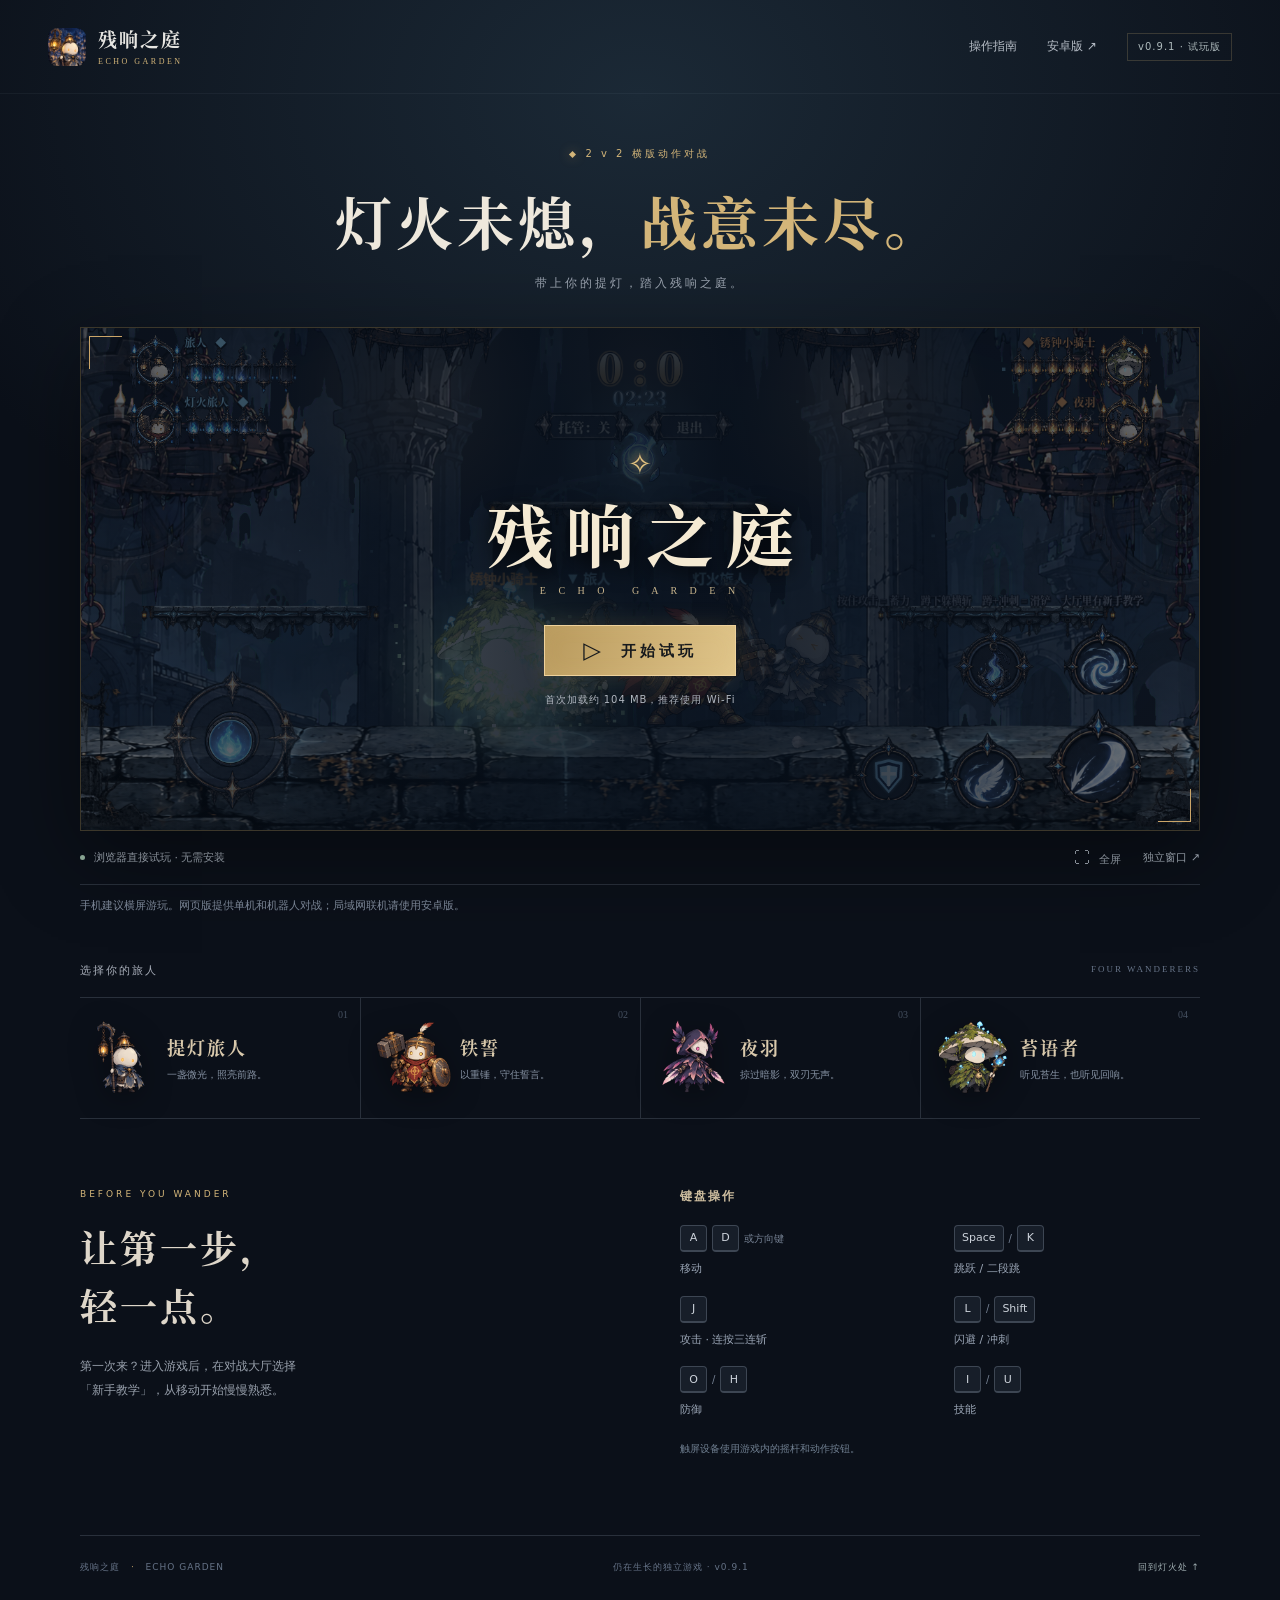
==== index.html @ d1db29ac "feat: Publish playable web entry and artwork" ====
<!doctype html>
<html lang="zh-CN">
<head>
  <meta charset="utf-8">
  <meta name="viewport" content="width=device-width, initial-scale=1, viewport-fit=cover">
  <meta name="theme-color" content="#0b1019">
  <meta name="description" content="《残响之庭》2v2 横版动作对战。选择提灯旅人、铁誓、夜羽或苔语者，在浏览器里踏入残响之庭。">
  <meta property="og:title" content="残响之庭 · ECHO GARDEN">
  <meta property="og:description" content="灯火未熄，战意未尽。打开浏览器，即刻试玩。">
  <meta property="og:image" content="https://aqiao021.github.io/canxiang/assets/battle.png">
  <title>残响之庭 · ECHO GARDEN</title>
  <link rel="icon" href="assets/icon.png" type="image/png">
  <link rel="stylesheet" href="style.css">
  <script src="app.js" defer></script>
</head>
<body>
  <a class="skip" href="#play">跳到游戏</a>
  <header class="site-header">
    <a class="brand" href="./" aria-label="残响之庭首页"><img src="assets/icon.png" alt="" width="38" height="38"><span>残响之庭<small>ECHO GARDEN</small></span></a>
    <nav aria-label="主导航"><a href="#guide">操作指南</a><a href="https://github.com/Aqiao021/canxiang/releases/download/v0.9.1/canxiang_v0.9.1_debug.apk" download>安卓版 <span aria-hidden="true">↗</span></a><span class="version">v0.9.1 · 试玩版</span></nav>
  </header>
  <main>
    <section class="intro" aria-labelledby="title">
      <p class="eyebrow"><span></span> 2 v 2 横版动作对战</p>
      <h1 id="title">灯火未熄，<em>战意未尽。</em></h1>
      <p class="intro-copy">带上你的提灯，踏入残响之庭。</p>
    </section>
    <section class="play-area" id="play" aria-label="游戏试玩">
      <div class="player" id="player">
        <img class="poster" src="assets/battle.png" alt="残响之庭真实对战画面：四位旅人在古老大厅中交锋" width="1600" height="720" fetchpriority="high">
        <div class="start-screen" id="start-screen">
          <span class="sigil" aria-hidden="true">✧</span>
          <p class="player-wordmark">残响之庭</p>
          <p class="player-subtitle">E C H O &nbsp; G A R D E N</p>
          <button class="start-button" id="start" type="button"><span aria-hidden="true">▷</span> 开始试玩</button>
          <p class="load-note" id="load-note">首次加载约 104 MB，推荐使用 Wi-Fi</p>
        </div>
        <div class="loading-screen" id="loading-screen" hidden>
          <span class="loading-lantern" aria-hidden="true">✧</span>
          <p id="loading-label" role="status" aria-live="polite">正在点亮提灯…</p>
          <progress id="load-progress" max="100" aria-label="游戏加载进度"></progress>
          <p class="loading-detail" id="loading-detail">正在加载游戏资源，请稍候</p>
          <button id="retry" class="secondary-button" hidden type="button">重新加载</button>
        </div>
        <div id="game-mount"></div>
      </div>
      <div class="player-toolbar"><p><span class="status-dot"></span><span id="play-status">浏览器直接试玩 · 无需安装</span></p><div><button id="fullscreen" type="button" aria-label="游戏全屏">⛶ <span>全屏</span></button><a href="game/index.html" target="_blank" rel="noopener">独立窗口 ↗</a></div></div>
      <p class="mobile-note">手机建议横屏游玩。网页版提供单机和机器人对战；局域网联机请使用安卓版。</p>
    </section>
    <section class="characters" aria-label="四位可选角色">
      <div class="section-label"><span>选择你的旅人</span><span>FOUR WANDERERS</span></div>
      <div class="character-list">
        <article><img src="assets/lantern.png" alt="提灯旅人" width="112" height="112" loading="lazy"><div><h2>提灯旅人</h2><p>一盏微光，照亮前路。</p></div><span class="character-number">01</span></article>
        <article><img src="assets/iron.png" alt="铁誓" width="112" height="112" loading="lazy"><div><h2>铁誓</h2><p>以重锤，守住誓言。</p></div><span class="character-number">02</span></article>
        <article><img src="assets/shadow.png" alt="夜羽" width="112" height="112" loading="lazy"><div><h2>夜羽</h2><p>掠过暗影，双刃无声。</p></div><span class="character-number">03</span></article>
        <article><img src="assets/moss.png" alt="苔语者" width="112" height="112" loading="lazy"><div><h2>苔语者</h2><p>听见苔生，也听见回响。</p></div><span class="character-number">04</span></article>
      </div>
    </section>
    <section class="guide" id="guide" aria-labelledby="guide-title">
      <div><p class="eyebrow">BEFORE YOU WANDER</p><h2 id="guide-title">让第一步，<br>轻一点。</h2><p>第一次来？进入游戏后，在对战大厅选择<br>「新手教学」，从移动开始慢慢熟悉。</p></div>
      <div class="controls"><h3>键盘操作</h3><dl><div><dt><kbd>A</kbd><kbd>D</kbd> <span>或方向键</span></dt><dd>移动</dd></div><div><dt><kbd>Space</kbd><span> / </span><kbd>K</kbd></dt><dd>跳跃 / 二段跳</dd></div><div><dt><kbd>J</kbd></dt><dd>攻击 · 连按三连斩</dd></div><div><dt><kbd>L</kbd><span> / </span><kbd>Shift</kbd></dt><dd>闪避 / 冲刺</dd></div><div><dt><kbd>O</kbd><span> / </span><kbd>H</kbd></dt><dd>防御</dd></div><div><dt><kbd>I</kbd><span> / </span><kbd>U</kbd></dt><dd>技能</dd></div></dl><p>触屏设备使用游戏内的摇杆和动作按钮。</p></div>
    </section>
    <footer><span>残响之庭 <span class="footer-dot">·</span> ECHO GARDEN</span><p>仍在生长的独立游戏 · v0.9.1</p><a href="#play">回到灯火处 ↑</a></footer>
  </main>
</body>
</html>
---- style.css ----
@font-face{font-family:Garden;src:url('assets/garden.otf') format('opentype');font-weight:700;font-display:swap}
:root{color-scheme:dark;--bg:#0b1019;--text:#e7e6e2;--muted:#98a0ac;--gold:#d3b579;--line:#29303b;--serif:Garden,'Songti SC','SimSun',serif}
*{box-sizing:border-box}html{scroll-behavior:smooth;scroll-padding-top:24px}body{margin:0;background:radial-gradient(ellipse 60% 35% at 50% 6%,#1b2936 0,transparent 100%),var(--bg);color:var(--text);font-family:system-ui,-apple-system,'Segoe UI','Microsoft YaHei',sans-serif;font-size:14px;line-height:1.6}a{color:inherit;text-decoration:none}button{font:inherit;color:inherit;cursor:pointer}button:disabled{cursor:wait}a,button{-webkit-tap-highlight-color:transparent}a:focus-visible,button:focus-visible{outline:2px solid #f2ce89;outline-offset:5px}.skip{position:absolute;top:-60px;left:16px;background:var(--gold);color:var(--bg);padding:12px;z-index:20}.skip:focus{top:10px}[hidden]{display:none!important}.site-header{max-width:1280px;margin:auto;min-height:94px;padding:20px 48px;display:flex;align-items:center;justify-content:space-between;border-bottom:1px solid #9eb1c010}.brand{display:flex;align-items:center;gap:12px}.brand img{border-radius:9px}.brand span{font-family:var(--serif);font-size:19px;letter-spacing:2px}.brand small{display:block;font-family:Georgia,serif;font-size:8px;letter-spacing:2.5px;color:var(--gold);margin-top:1px}nav{display:flex;align-items:center;gap:30px;font-size:12px;color:#b6bdc6}nav a:hover{color:var(--gold)}.version{font-size:10px;letter-spacing:1px;color:#afbbbd;border:1px solid #d3b57935;padding:5px 10px}.intro{text-align:center;padding:52px 20px 34px}.eyebrow{display:flex;justify-content:center;align-items:center;gap:10px;font-size:10px;letter-spacing:3px;color:var(--gold);margin:0 0 17px}.eyebrow>span{width:5px;height:5px;background:var(--gold);transform:rotate(45deg);box-shadow:0 0 12px #ecbb6270}h1{font-family:var(--serif);font-weight:700;font-size:clamp(34px,4.5vw,57px);letter-spacing:4px;line-height:1.45;margin:0;color:#eee8dc}h1 em{font-style:normal;color:var(--gold)}.intro-copy{font-size:12px;color:var(--muted);letter-spacing:3px;margin:12px 0 0}main{max-width:1184px;margin:auto;padding:0 32px}.play-area{scroll-margin-top:20px}.player{width:100%;aspect-ratio:20/9;position:relative;overflow:hidden;background:#070b12;border:1px solid #b79b624d;box-shadow:0 25px 80px #0006}.player:before,.player:after{content:'';position:absolute;z-index:6;width:32px;height:32px;pointer-events:none;border-color:#cba568;border-style:solid}.player:before{top:8px;left:8px;border-width:1px 0 0 1px}.player:after{bottom:8px;right:8px;border-width:0 1px 1px 0}.poster{width:100%;height:100%;object-fit:cover;opacity:.72;display:block;filter:saturate(.7)}.start-screen,.loading-screen{position:absolute;inset:0;display:flex;flex-direction:column;align-items:center;justify-content:center;text-align:center;background:linear-gradient(90deg,#07101c66,#07101cc9 40%,#07101cc9 60%,#07101c66);z-index:3}.sigil{color:#e4c481;font-size:29px;line-height:1;text-shadow:0 0 16px #c8a965}.player-wordmark{font-family:var(--serif);font-size:clamp(30px,5.3vw,69px);line-height:1.2;letter-spacing:12px;margin:13px 0 10px 12px;color:#f5ead3;text-shadow:0 3px 20px #000}.player-subtitle{font-family:Georgia,serif;color:#c9b58d;font-size:10px;margin:0 0 26px;letter-spacing:5px}.start-button{display:flex;align-items:center;gap:16px;justify-content:center;border:1px solid #eed19b;box-shadow:0 0 25px #d9b06525,inset 0 0 20px #f4dd9e16;background:linear-gradient(110deg,#b8995c,#e0c58a);color:#171a1d;min-height:51px;min-width:192px;font-size:15px;font-weight:700;letter-spacing:4px;transition:filter .2s,transform .2s}.start-button:hover{filter:brightness(1.13);transform:translateY(-2px)}.start-button>span{font-size:23px;font-weight:400;line-height:1}.load-note{font-size:10px;color:#b0b6bf;letter-spacing:1px;margin:16px 8px 0}.player-toolbar{display:flex;align-items:center;justify-content:space-between;gap:16px;min-height:54px;border-bottom:1px solid var(--line);font-size:11px;color:#a6afba}.player-toolbar p{display:flex;align-items:center;gap:9px;margin:0}.status-dot{width:5px;height:5px;border-radius:50%;background:#97b6a2}.player-toolbar>div{display:flex;align-items:center;gap:22px}.player-toolbar button{border:none;background:transparent;color:inherit;padding:10px 0;font-size:16px}.player-toolbar button span{font-size:11px;margin-left:4px}.player-toolbar a:hover,.player-toolbar button:hover{color:var(--gold)}.mobile-note{font-size:11px;color:#7f8a9b;margin:12px 0 0}.characters{margin:48px 0 0}.section-label{display:flex;justify-content:space-between;color:#a9afba;font-size:11px;letter-spacing:2px;margin-bottom:17px}.section-label>span:last-child{font-family:Georgia,serif;font-size:9px;color:#667387}.character-list{display:grid;grid-template-columns:repeat(4,1fr);border-top:1px solid var(--line);border-bottom:1px solid var(--line)}.character-list article{display:flex;position:relative;align-items:center;gap:7px;min-width:0;padding:20px 12px 20px 0}.character-list article+article{border-left:1px solid var(--line);padding-left:12px}.character-list img{width:80px;height:80px;object-fit:contain;flex-shrink:0;filter:drop-shadow(0 6px 15px #0005)}.character-list h2{font-family:var(--serif);font-size:18px;letter-spacing:2px;margin:0 0 5px;color:#d9c9ac}.character-list p{font-size:10px;color:#8793a4;margin:0;white-space:nowrap}.character-number{position:absolute;right:12px;top:9px;color:#465161;font-family:Georgia,serif;font-size:10px}.guide{display:grid;grid-template-columns:1fr 1fr;gap:80px;padding:68px 0 66px;border-bottom:1px solid var(--line)}.guide .eyebrow{justify-content:start;font-size:9px;margin-bottom:18px}.guide h2{font-family:var(--serif);font-size:37px;line-height:1.55;letter-spacing:3px;margin:0 0 20px;color:#ded6c9}.guide>div>p:last-child{font-size:12px;line-height:2;color:#98a0ac}.controls h3{font-size:12px;letter-spacing:2px;color:#cdbd9f;margin:0 0 18px}.controls dl{margin:0;display:grid;grid-template-columns:1fr 1fr;gap:17px 28px}.controls dl>div{display:flex;flex-direction:column;gap:7px}.controls dt{display:flex;gap:5px;align-items:center;color:#778395;min-height:29px}.controls dt span{font-size:10px}kbd{font-family:inherit;font-size:11px;display:inline-flex;align-items:center;justify-content:center;min-width:27px;height:27px;padding:0 7px;border:1px solid #3d4653;border-bottom-width:2px;border-radius:4px;background:#171e29;color:#cdd3db}.controls dd{margin:0;color:#9ca7b7;font-size:11px}.controls>p{margin-top:20px;font-size:10px!important;color:#718092!important}footer{display:flex;gap:24px;align-items:center;justify-content:space-between;padding:24px 0 30px;font-size:9px;color:#667387;letter-spacing:1px}footer p{margin:0}.footer-dot{margin:0 7px;color:#b69964}footer a{color:#9caaad}#game-mount{position:absolute;inset:0;z-index:2}#game-mount:empty{display:none}#game-mount iframe{width:100%;height:100%;border:0;background:#070b12;display:block}.loading-screen{z-index:4;background:#0b111bec}.loading-lantern{color:var(--gold);font-size:40px;animation:breathe 2s ease-in-out infinite}.loading-screen p{letter-spacing:1px;color:#cbbb9d}.loading-detail{font-size:11px;color:#8492a4!important;max-width:90%;overflow-wrap:anywhere}.loading-screen progress{width:220px;max-width:70%;height:3px;border:0;background:#29313f;accent-color:#d3b579}.loading-screen progress::-webkit-progress-bar{background:#29313f}.loading-screen progress::-webkit-progress-value{background:var(--gold)}.secondary-button{background:transparent;border:1px solid #b59e72;padding:8px 20px;color:var(--gold)}.player:fullscreen{border:0;aspect-ratio:auto;width:100%;height:100%;background:#070b12}.player:fullscreen iframe{width:100%;height:100%}@keyframes breathe{50%{opacity:.35;transform:scale(.9)}}@media(prefers-reduced-motion:reduce){html{scroll-behavior:auto}*{animation:none!important;transition:none!important}}
@media(max-width:850px){.site-header{padding:16px 25px;min-height:80px}nav{gap:20px}.intro{padding-top:35px}.character-list{grid-template-columns:repeat(2,1fr)}.character-list article:nth-child(3){border-left:0;border-top:1px solid var(--line)}.character-list article:nth-child(4){border-top:1px solid var(--line)}.character-list img{width:85px;height:85px}.guide{gap:35px}.player-subtitle{margin-bottom:18px}}
@media(max-width:560px){.site-header{padding:14px 18px;min-height:76px}.brand img{width:33px;height:33px}.brand{gap:9px}.brand span{font-size:17px}.brand small{font-size:7px}nav{gap:16px}nav>a:first-child{display:none}.version{display:none}nav a{font-size:11px}main{padding:0 16px}.intro{padding:28px 0 24px}.eyebrow{font-size:9px;letter-spacing:2px;margin-bottom:12px}h1{font-size:29px;letter-spacing:2px}.intro-copy{font-size:10px;letter-spacing:1.8px;margin-top:10px}.player{aspect-ratio:16/10}.sigil{font-size:21px}.player-wordmark{font-size:36px;letter-spacing:7px;margin:8px 0 8px 7px}.player-subtitle{font-size:7px;letter-spacing:2px;margin-bottom:16px}.start-button{min-height:42px;min-width:160px;font-size:12px;letter-spacing:3px}.start-button>span{font-size:20px}.load-note{font-size:8px;margin-top:12px}.player-toolbar{font-size:9px;min-height:50px;gap:8px}.player-toolbar>div{gap:14px}.player-toolbar button span{font-size:9px}.mobile-note{font-size:10px;line-height:1.8}.characters{margin-top:30px}.section-label{font-size:10px;margin-bottom:10px}.section-label>span:last-child{font-size:8px}.character-list article{padding:17px 3px 17px 0;gap:0}.character-list article+article{padding-left:7px}.character-list article:nth-child(3){padding-left:0}.character-list img{width:66px;height:76px}.character-list h2{font-size:16px;letter-spacing:1px}.character-list p{font-size:8px}.character-number{right:6px;top:7px;font-size:8px}.guide{grid-template-columns:1fr;padding:42px 0;gap:25px}.guide h2{font-size:29px;line-height:1.6}.guide h2 br{display:none}.guide>div>p:last-child{font-size:11px}.guide>div>p:last-child br{display:none}.controls dl{gap:18px 18px}.controls h3{font-size:11px}footer{flex-wrap:wrap;gap:10px;padding:22px 0;font-size:8px}footer p{order:3;flex-basis:100%}.loading-screen p{font-size:12px}.loading-detail{font-size:10px!important}}
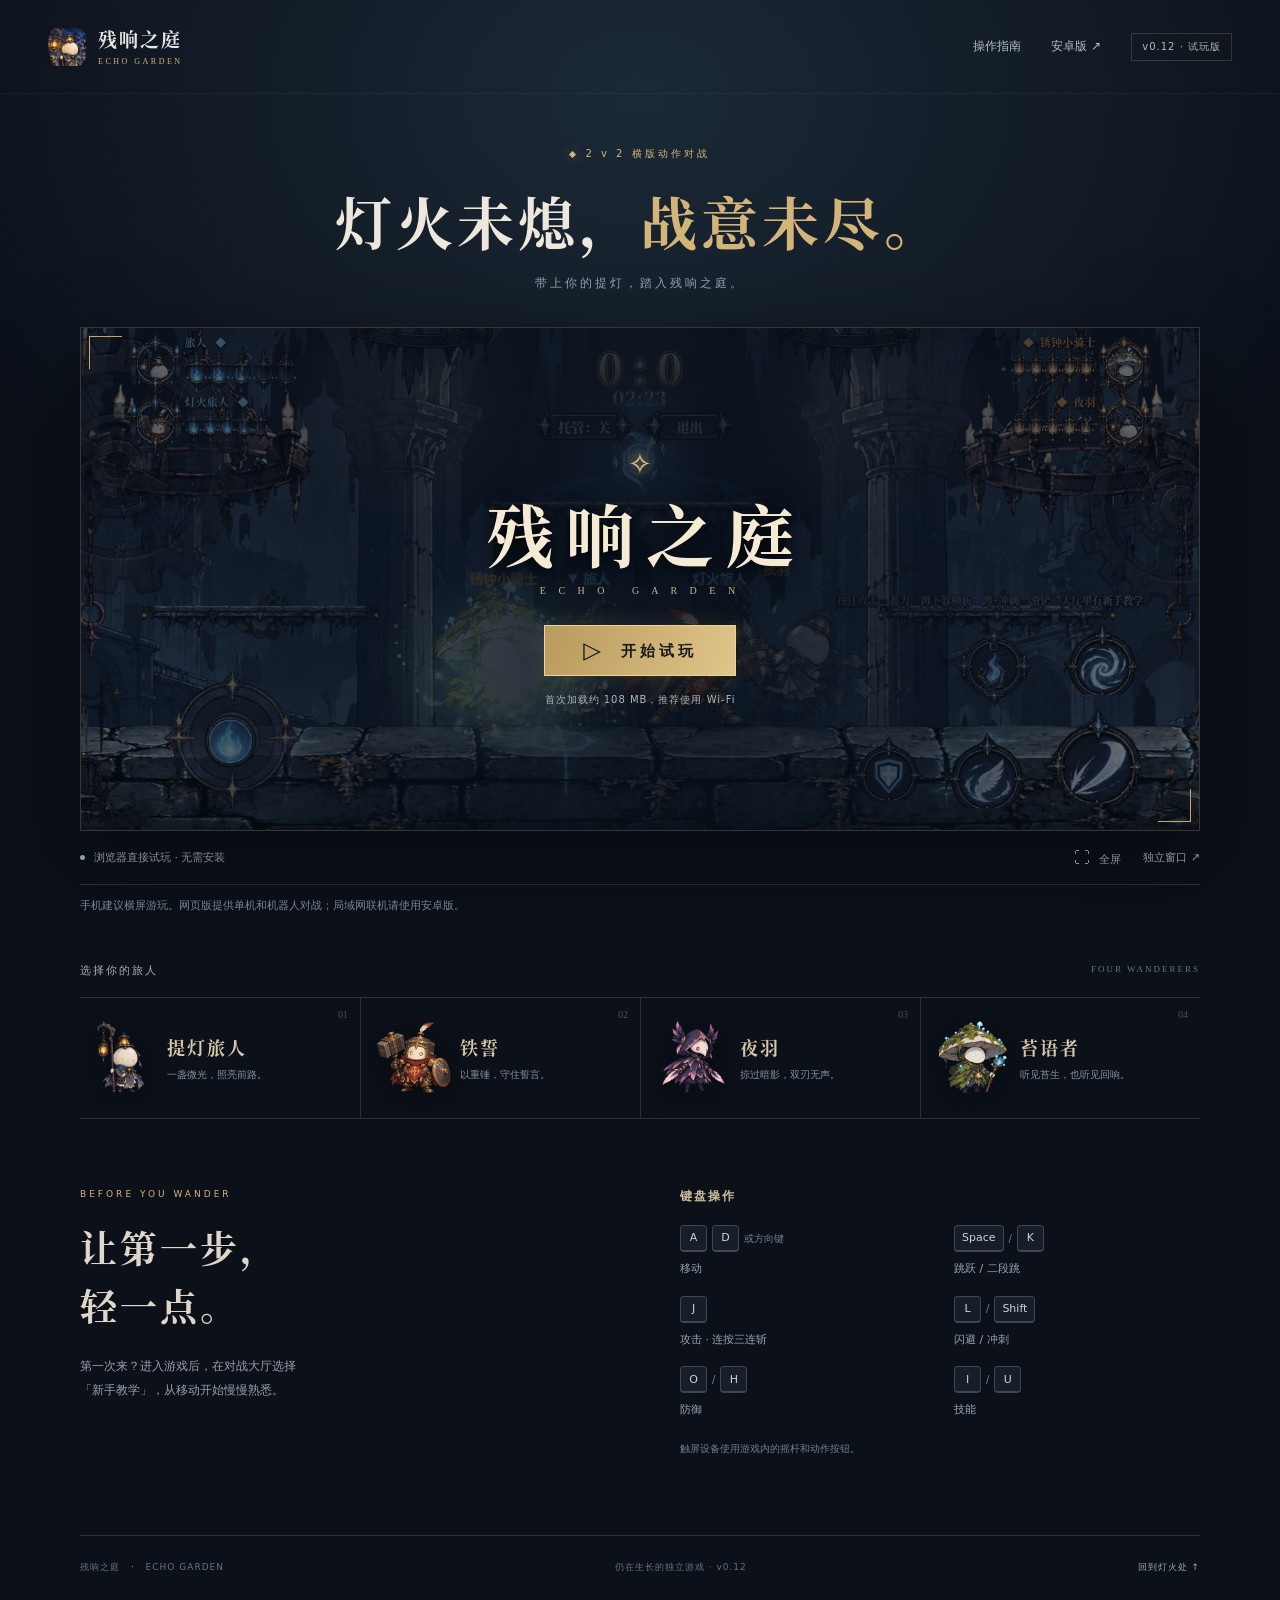
==== commit 250ca404: "feat: publish v0.12 effects and Android package" ====
--- a/index.html
+++ b/index.html
@@ -1,66 +1,66 @@
-<!doctype html>
-<html lang="zh-CN">
-<head>
-  <meta charset="utf-8">
-  <meta name="viewport" content="width=device-width, initial-scale=1, viewport-fit=cover">
-  <meta name="theme-color" content="#0b1019">
-  <meta name="description" content="《残响之庭》2v2 横版动作对战。选择提灯旅人、铁誓、夜羽或苔语者，在浏览器里踏入残响之庭。">
-  <meta property="og:title" content="残响之庭 · ECHO GARDEN">
-  <meta property="og:description" content="灯火未熄，战意未尽。打开浏览器，即刻试玩。">
-  <meta property="og:image" content="https://aqiao021.github.io/canxiang/assets/battle.png">
-  <title>残响之庭 · ECHO GARDEN</title>
-  <link rel="icon" href="assets/icon.png" type="image/png">
-  <link rel="stylesheet" href="style.css">
-  <script src="app.js" defer></script>
-</head>
-<body>
-  <a class="skip" href="#play">跳到游戏</a>
-  <header class="site-header">
-    <a class="brand" href="./" aria-label="残响之庭首页"><img src="assets/icon.png" alt="" width="38" height="38"><span>残响之庭<small>ECHO GARDEN</small></span></a>
-    <nav aria-label="主导航"><a href="#guide">操作指南</a><a href="https://github.com/Aqiao021/canxiang/releases/download/v0.9.1/canxiang_v0.9.1_debug.apk" download>安卓版 <span aria-hidden="true">↗</span></a><span class="version">v0.9.1 · 试玩版</span></nav>
-  </header>
-  <main>
-    <section class="intro" aria-labelledby="title">
-      <p class="eyebrow"><span></span> 2 v 2 横版动作对战</p>
-      <h1 id="title">灯火未熄，<em>战意未尽。</em></h1>
-      <p class="intro-copy">带上你的提灯，踏入残响之庭。</p>
-    </section>
-    <section class="play-area" id="play" aria-label="游戏试玩">
-      <div class="player" id="player">
-        <img class="poster" src="assets/battle.png" alt="残响之庭真实对战画面：四位旅人在古老大厅中交锋" width="1600" height="720" fetchpriority="high">
-        <div class="start-screen" id="start-screen">
-          <span class="sigil" aria-hidden="true">✧</span>
-          <p class="player-wordmark">残响之庭</p>
-          <p class="player-subtitle">E C H O &nbsp; G A R D E N</p>
-          <button class="start-button" id="start" type="button"><span aria-hidden="true">▷</span> 开始试玩</button>
-          <p class="load-note" id="load-note">首次加载约 104 MB，推荐使用 Wi-Fi</p>
-        </div>
-        <div class="loading-screen" id="loading-screen" hidden>
-          <span class="loading-lantern" aria-hidden="true">✧</span>
-          <p id="loading-label" role="status" aria-live="polite">正在点亮提灯…</p>
-          <progress id="load-progress" max="100" aria-label="游戏加载进度"></progress>
-          <p class="loading-detail" id="loading-detail">正在加载游戏资源，请稍候</p>
-          <button id="retry" class="secondary-button" hidden type="button">重新加载</button>
-        </div>
-        <div id="game-mount"></div>
-      </div>
-      <div class="player-toolbar"><p><span class="status-dot"></span><span id="play-status">浏览器直接试玩 · 无需安装</span></p><div><button id="fullscreen" type="button" aria-label="游戏全屏">⛶ <span>全屏</span></button><a href="game/index.html" target="_blank" rel="noopener">独立窗口 ↗</a></div></div>
-      <p class="mobile-note">手机建议横屏游玩。网页版提供单机和机器人对战；局域网联机请使用安卓版。</p>
-    </section>
-    <section class="characters" aria-label="四位可选角色">
-      <div class="section-label"><span>选择你的旅人</span><span>FOUR WANDERERS</span></div>
-      <div class="character-list">
-        <article><img src="assets/lantern.png" alt="提灯旅人" width="112" height="112" loading="lazy"><div><h2>提灯旅人</h2><p>一盏微光，照亮前路。</p></div><span class="character-number">01</span></article>
-        <article><img src="assets/iron.png" alt="铁誓" width="112" height="112" loading="lazy"><div><h2>铁誓</h2><p>以重锤，守住誓言。</p></div><span class="character-number">02</span></article>
-        <article><img src="assets/shadow.png" alt="夜羽" width="112" height="112" loading="lazy"><div><h2>夜羽</h2><p>掠过暗影，双刃无声。</p></div><span class="character-number">03</span></article>
-        <article><img src="assets/moss.png" alt="苔语者" width="112" height="112" loading="lazy"><div><h2>苔语者</h2><p>听见苔生，也听见回响。</p></div><span class="character-number">04</span></article>
-      </div>
-    </section>
-    <section class="guide" id="guide" aria-labelledby="guide-title">
-      <div><p class="eyebrow">BEFORE YOU WANDER</p><h2 id="guide-title">让第一步，<br>轻一点。</h2><p>第一次来？进入游戏后，在对战大厅选择<br>「新手教学」，从移动开始慢慢熟悉。</p></div>
-      <div class="controls"><h3>键盘操作</h3><dl><div><dt><kbd>A</kbd><kbd>D</kbd> <span>或方向键</span></dt><dd>移动</dd></div><div><dt><kbd>Space</kbd><span> / </span><kbd>K</kbd></dt><dd>跳跃 / 二段跳</dd></div><div><dt><kbd>J</kbd></dt><dd>攻击 · 连按三连斩</dd></div><div><dt><kbd>L</kbd><span> / </span><kbd>Shift</kbd></dt><dd>闪避 / 冲刺</dd></div><div><dt><kbd>O</kbd><span> / </span><kbd>H</kbd></dt><dd>防御</dd></div><div><dt><kbd>I</kbd><span> / </span><kbd>U</kbd></dt><dd>技能</dd></div></dl><p>触屏设备使用游戏内的摇杆和动作按钮。</p></div>
-    </section>
-    <footer><span>残响之庭 <span class="footer-dot">·</span> ECHO GARDEN</span><p>仍在生长的独立游戏 · v0.9.1</p><a href="#play">回到灯火处 ↑</a></footer>
-  </main>
-</body>
-</html>
+<!doctype html>
+<html lang="zh-CN">
+<head>
+  <meta charset="utf-8">
+  <meta name="viewport" content="width=device-width, initial-scale=1, viewport-fit=cover">
+  <meta name="theme-color" content="#0b1019">
+  <meta name="description" content="《残响之庭》2v2 横版动作对战。选择提灯旅人、铁誓、夜羽或苔语者，在浏览器里踏入残响之庭。">
+  <meta property="og:title" content="残响之庭 · ECHO GARDEN">
+  <meta property="og:description" content="灯火未熄，战意未尽。打开浏览器，即刻试玩。">
+  <meta property="og:image" content="https://aqiao021.github.io/canxiang/assets/battle.png">
+  <title>残响之庭 · ECHO GARDEN</title>
+  <link rel="icon" href="assets/icon.png" type="image/png">
+  <link rel="stylesheet" href="style.css">
+  <script src="app.js" defer></script>
+</head>
+<body>
+  <a class="skip" href="#play">跳到游戏</a>
+  <header class="site-header">
+    <a class="brand" href="./" aria-label="残响之庭首页"><img src="assets/icon.png" alt="" width="38" height="38"><span>残响之庭<small>ECHO GARDEN</small></span></a>
+    <nav aria-label="主导航"><a href="#guide">操作指南</a><a href="https://github.com/Aqiao021/canxiang/releases/download/v0.12/canxiang_v0.12_debug.apk" download>安卓版 <span aria-hidden="true">↗</span></a><span class="version">v0.12 · 试玩版</span></nav>
+  </header>
+  <main>
+    <section class="intro" aria-labelledby="title">
+      <p class="eyebrow"><span></span> 2 v 2 横版动作对战</p>
+      <h1 id="title">灯火未熄，<em>战意未尽。</em></h1>
+      <p class="intro-copy">带上你的提灯，踏入残响之庭。</p>
+    </section>
+    <section class="play-area" id="play" aria-label="游戏试玩">
+      <div class="player" id="player">
+        <img class="poster" src="assets/battle.png" alt="残响之庭真实对战画面：四位旅人在古老大厅中交锋" width="1600" height="720" fetchpriority="high">
+        <div class="start-screen" id="start-screen">
+          <span class="sigil" aria-hidden="true">✧</span>
+          <p class="player-wordmark">残响之庭</p>
+          <p class="player-subtitle">E C H O &nbsp; G A R D E N</p>
+          <button class="start-button" id="start" type="button"><span aria-hidden="true">▷</span> 开始试玩</button>
+          <p class="load-note" id="load-note">首次加载约 108 MB，推荐使用 Wi-Fi</p>
+        </div>
+        <div class="loading-screen" id="loading-screen" hidden>
+          <span class="loading-lantern" aria-hidden="true">✧</span>
+          <p id="loading-label" role="status" aria-live="polite">正在点亮提灯…</p>
+          <progress id="load-progress" max="100" aria-label="游戏加载进度"></progress>
+          <p class="loading-detail" id="loading-detail">正在加载游戏资源，请稍候</p>
+          <button id="retry" class="secondary-button" hidden type="button">重新加载</button>
+        </div>
+        <div id="game-mount"></div>
+      </div>
+      <div class="player-toolbar"><p><span class="status-dot"></span><span id="play-status">浏览器直接试玩 · 无需安装</span></p><div><button id="fullscreen" type="button" aria-label="游戏全屏">⛶ <span>全屏</span></button><a href="game/index.html" target="_blank" rel="noopener">独立窗口 ↗</a></div></div>
+      <p class="mobile-note">手机建议横屏游玩。网页版提供单机和机器人对战；局域网联机请使用安卓版。</p>
+    </section>
+    <section class="characters" aria-label="四位可选角色">
+      <div class="section-label"><span>选择你的旅人</span><span>FOUR WANDERERS</span></div>
+      <div class="character-list">
+        <article><img src="assets/lantern.png" alt="提灯旅人" width="112" height="112" loading="lazy"><div><h2>提灯旅人</h2><p>一盏微光，照亮前路。</p></div><span class="character-number">01</span></article>
+        <article><img src="assets/iron.png" alt="铁誓" width="112" height="112" loading="lazy"><div><h2>铁誓</h2><p>以重锤，守住誓言。</p></div><span class="character-number">02</span></article>
+        <article><img src="assets/shadow.png" alt="夜羽" width="112" height="112" loading="lazy"><div><h2>夜羽</h2><p>掠过暗影，双刃无声。</p></div><span class="character-number">03</span></article>
+        <article><img src="assets/moss.png" alt="苔语者" width="112" height="112" loading="lazy"><div><h2>苔语者</h2><p>听见苔生，也听见回响。</p></div><span class="character-number">04</span></article>
+      </div>
+    </section>
+    <section class="guide" id="guide" aria-labelledby="guide-title">
+      <div><p class="eyebrow">BEFORE YOU WANDER</p><h2 id="guide-title">让第一步，<br>轻一点。</h2><p>第一次来？进入游戏后，在对战大厅选择<br>「新手教学」，从移动开始慢慢熟悉。</p></div>
+      <div class="controls"><h3>键盘操作</h3><dl><div><dt><kbd>A</kbd><kbd>D</kbd> <span>或方向键</span></dt><dd>移动</dd></div><div><dt><kbd>Space</kbd><span> / </span><kbd>K</kbd></dt><dd>跳跃 / 二段跳</dd></div><div><dt><kbd>J</kbd></dt><dd>攻击 · 连按三连斩</dd></div><div><dt><kbd>L</kbd><span> / </span><kbd>Shift</kbd></dt><dd>闪避 / 冲刺</dd></div><div><dt><kbd>O</kbd><span> / </span><kbd>H</kbd></dt><dd>防御</dd></div><div><dt><kbd>I</kbd><span> / </span><kbd>U</kbd></dt><dd>技能</dd></div></dl><p>触屏设备使用游戏内的摇杆和动作按钮。</p></div>
+    </section>
+    <footer><span>残响之庭 <span class="footer-dot">·</span> ECHO GARDEN</span><p>仍在生长的独立游戏 · v0.12</p><a href="#play">回到灯火处 ↑</a></footer>
+  </main>
+</body>
+</html>
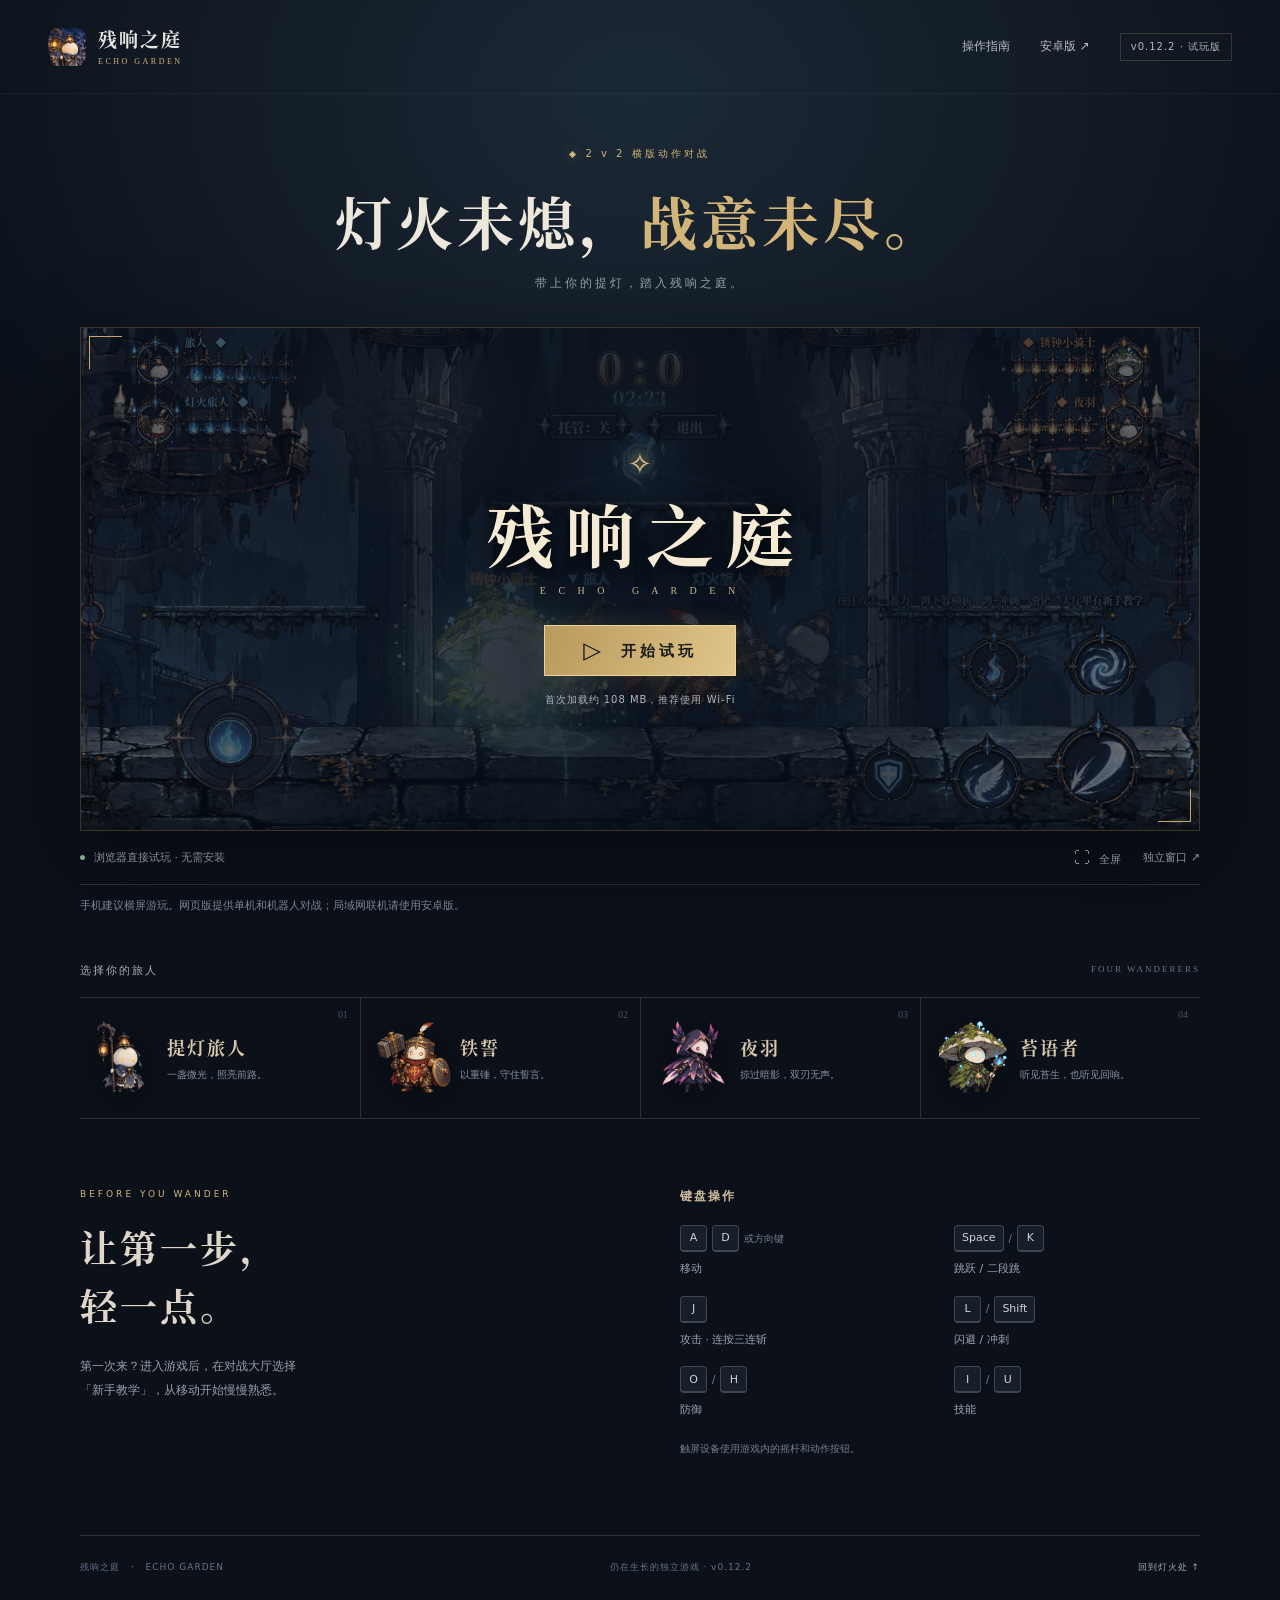
==== commit cdae3deb: "feat: update web demo and Android download to v0.12.2" ====
--- a/index.html
+++ b/index.html
@@ -1,66 +1,66 @@
-<!doctype html>
-<html lang="zh-CN">
-<head>
-  <meta charset="utf-8">
-  <meta name="viewport" content="width=device-width, initial-scale=1, viewport-fit=cover">
-  <meta name="theme-color" content="#0b1019">
-  <meta name="description" content="《残响之庭》2v2 横版动作对战。选择提灯旅人、铁誓、夜羽或苔语者，在浏览器里踏入残响之庭。">
-  <meta property="og:title" content="残响之庭 · ECHO GARDEN">
-  <meta property="og:description" content="灯火未熄，战意未尽。打开浏览器，即刻试玩。">
-  <meta property="og:image" content="https://aqiao021.github.io/canxiang/assets/battle.png">
-  <title>残响之庭 · ECHO GARDEN</title>
-  <link rel="icon" href="assets/icon.png" type="image/png">
-  <link rel="stylesheet" href="style.css">
-  <script src="app.js" defer></script>
-</head>
-<body>
-  <a class="skip" href="#play">跳到游戏</a>
-  <header class="site-header">
-    <a class="brand" href="./" aria-label="残响之庭首页"><img src="assets/icon.png" alt="" width="38" height="38"><span>残响之庭<small>ECHO GARDEN</small></span></a>
-    <nav aria-label="主导航"><a href="#guide">操作指南</a><a href="https://github.com/Aqiao021/canxiang/releases/download/v0.12/canxiang_v0.12_debug.apk" download>安卓版 <span aria-hidden="true">↗</span></a><span class="version">v0.12 · 试玩版</span></nav>
-  </header>
-  <main>
-    <section class="intro" aria-labelledby="title">
-      <p class="eyebrow"><span></span> 2 v 2 横版动作对战</p>
-      <h1 id="title">灯火未熄，<em>战意未尽。</em></h1>
-      <p class="intro-copy">带上你的提灯，踏入残响之庭。</p>
-    </section>
-    <section class="play-area" id="play" aria-label="游戏试玩">
-      <div class="player" id="player">
-        <img class="poster" src="assets/battle.png" alt="残响之庭真实对战画面：四位旅人在古老大厅中交锋" width="1600" height="720" fetchpriority="high">
-        <div class="start-screen" id="start-screen">
-          <span class="sigil" aria-hidden="true">✧</span>
-          <p class="player-wordmark">残响之庭</p>
-          <p class="player-subtitle">E C H O &nbsp; G A R D E N</p>
-          <button class="start-button" id="start" type="button"><span aria-hidden="true">▷</span> 开始试玩</button>
-          <p class="load-note" id="load-note">首次加载约 108 MB，推荐使用 Wi-Fi</p>
-        </div>
-        <div class="loading-screen" id="loading-screen" hidden>
-          <span class="loading-lantern" aria-hidden="true">✧</span>
-          <p id="loading-label" role="status" aria-live="polite">正在点亮提灯…</p>
-          <progress id="load-progress" max="100" aria-label="游戏加载进度"></progress>
-          <p class="loading-detail" id="loading-detail">正在加载游戏资源，请稍候</p>
-          <button id="retry" class="secondary-button" hidden type="button">重新加载</button>
-        </div>
-        <div id="game-mount"></div>
-      </div>
-      <div class="player-toolbar"><p><span class="status-dot"></span><span id="play-status">浏览器直接试玩 · 无需安装</span></p><div><button id="fullscreen" type="button" aria-label="游戏全屏">⛶ <span>全屏</span></button><a href="game/index.html" target="_blank" rel="noopener">独立窗口 ↗</a></div></div>
-      <p class="mobile-note">手机建议横屏游玩。网页版提供单机和机器人对战；局域网联机请使用安卓版。</p>
-    </section>
-    <section class="characters" aria-label="四位可选角色">
-      <div class="section-label"><span>选择你的旅人</span><span>FOUR WANDERERS</span></div>
-      <div class="character-list">
-        <article><img src="assets/lantern.png" alt="提灯旅人" width="112" height="112" loading="lazy"><div><h2>提灯旅人</h2><p>一盏微光，照亮前路。</p></div><span class="character-number">01</span></article>
-        <article><img src="assets/iron.png" alt="铁誓" width="112" height="112" loading="lazy"><div><h2>铁誓</h2><p>以重锤，守住誓言。</p></div><span class="character-number">02</span></article>
-        <article><img src="assets/shadow.png" alt="夜羽" width="112" height="112" loading="lazy"><div><h2>夜羽</h2><p>掠过暗影，双刃无声。</p></div><span class="character-number">03</span></article>
-        <article><img src="assets/moss.png" alt="苔语者" width="112" height="112" loading="lazy"><div><h2>苔语者</h2><p>听见苔生，也听见回响。</p></div><span class="character-number">04</span></article>
-      </div>
-    </section>
-    <section class="guide" id="guide" aria-labelledby="guide-title">
-      <div><p class="eyebrow">BEFORE YOU WANDER</p><h2 id="guide-title">让第一步，<br>轻一点。</h2><p>第一次来？进入游戏后，在对战大厅选择<br>「新手教学」，从移动开始慢慢熟悉。</p></div>
-      <div class="controls"><h3>键盘操作</h3><dl><div><dt><kbd>A</kbd><kbd>D</kbd> <span>或方向键</span></dt><dd>移动</dd></div><div><dt><kbd>Space</kbd><span> / </span><kbd>K</kbd></dt><dd>跳跃 / 二段跳</dd></div><div><dt><kbd>J</kbd></dt><dd>攻击 · 连按三连斩</dd></div><div><dt><kbd>L</kbd><span> / </span><kbd>Shift</kbd></dt><dd>闪避 / 冲刺</dd></div><div><dt><kbd>O</kbd><span> / </span><kbd>H</kbd></dt><dd>防御</dd></div><div><dt><kbd>I</kbd><span> / </span><kbd>U</kbd></dt><dd>技能</dd></div></dl><p>触屏设备使用游戏内的摇杆和动作按钮。</p></div>
-    </section>
-    <footer><span>残响之庭 <span class="footer-dot">·</span> ECHO GARDEN</span><p>仍在生长的独立游戏 · v0.12</p><a href="#play">回到灯火处 ↑</a></footer>
-  </main>
-</body>
-</html>
+<!doctype html>
+<html lang="zh-CN">
+<head>
+  <meta charset="utf-8">
+  <meta name="viewport" content="width=device-width, initial-scale=1, viewport-fit=cover">
+  <meta name="theme-color" content="#0b1019">
+  <meta name="description" content="《残响之庭》2v2 横版动作对战。选择提灯旅人、铁誓、夜羽或苔语者，在浏览器里踏入残响之庭。">
+  <meta property="og:title" content="残响之庭 · ECHO GARDEN">
+  <meta property="og:description" content="灯火未熄，战意未尽。打开浏览器，即刻试玩。">
+  <meta property="og:image" content="https://aqiao021.github.io/canxiang/assets/battle.png">
+  <title>残响之庭 · ECHO GARDEN</title>
+  <link rel="icon" href="assets/icon.png" type="image/png">
+  <link rel="stylesheet" href="style.css">
+  <script src="app.js" defer></script>
+</head>
+<body>
+  <a class="skip" href="#play">跳到游戏</a>
+  <header class="site-header">
+    <a class="brand" href="./" aria-label="残响之庭首页"><img src="assets/icon.png" alt="" width="38" height="38"><span>残响之庭<small>ECHO GARDEN</small></span></a>
+    <nav aria-label="主导航"><a href="#guide">操作指南</a><a href="https://github.com/Aqiao021/canxiang/releases/download/v0.12.2/canxiang_v0.12.2_debug.apk" download>安卓版 <span aria-hidden="true">↗</span></a><span class="version">v0.12.2 · 试玩版</span></nav>
+  </header>
+  <main>
+    <section class="intro" aria-labelledby="title">
+      <p class="eyebrow"><span></span> 2 v 2 横版动作对战</p>
+      <h1 id="title">灯火未熄，<em>战意未尽。</em></h1>
+      <p class="intro-copy">带上你的提灯，踏入残响之庭。</p>
+    </section>
+    <section class="play-area" id="play" aria-label="游戏试玩">
+      <div class="player" id="player">
+        <img class="poster" src="assets/battle.png" alt="残响之庭真实对战画面：四位旅人在古老大厅中交锋" width="1600" height="720" fetchpriority="high">
+        <div class="start-screen" id="start-screen">
+          <span class="sigil" aria-hidden="true">✧</span>
+          <p class="player-wordmark">残响之庭</p>
+          <p class="player-subtitle">E C H O &nbsp; G A R D E N</p>
+          <button class="start-button" id="start" type="button"><span aria-hidden="true">▷</span> 开始试玩</button>
+          <p class="load-note" id="load-note">首次加载约 108 MB，推荐使用 Wi-Fi</p>
+        </div>
+        <div class="loading-screen" id="loading-screen" hidden>
+          <span class="loading-lantern" aria-hidden="true">✧</span>
+          <p id="loading-label" role="status" aria-live="polite">正在点亮提灯…</p>
+          <progress id="load-progress" max="100" aria-label="游戏加载进度"></progress>
+          <p class="loading-detail" id="loading-detail">正在加载游戏资源，请稍候</p>
+          <button id="retry" class="secondary-button" hidden type="button">重新加载</button>
+        </div>
+        <div id="game-mount"></div>
+      </div>
+      <div class="player-toolbar"><p><span class="status-dot"></span><span id="play-status">浏览器直接试玩 · 无需安装</span></p><div><button id="fullscreen" type="button" aria-label="游戏全屏">⛶ <span>全屏</span></button><a href="game/index.html" target="_blank" rel="noopener">独立窗口 ↗</a></div></div>
+      <p class="mobile-note">手机建议横屏游玩。网页版提供单机和机器人对战；局域网联机请使用安卓版。</p>
+    </section>
+    <section class="characters" aria-label="四位可选角色">
+      <div class="section-label"><span>选择你的旅人</span><span>FOUR WANDERERS</span></div>
+      <div class="character-list">
+        <article><img src="assets/lantern.png" alt="提灯旅人" width="112" height="112" loading="lazy"><div><h2>提灯旅人</h2><p>一盏微光，照亮前路。</p></div><span class="character-number">01</span></article>
+        <article><img src="assets/iron.png" alt="铁誓" width="112" height="112" loading="lazy"><div><h2>铁誓</h2><p>以重锤，守住誓言。</p></div><span class="character-number">02</span></article>
+        <article><img src="assets/shadow.png" alt="夜羽" width="112" height="112" loading="lazy"><div><h2>夜羽</h2><p>掠过暗影，双刃无声。</p></div><span class="character-number">03</span></article>
+        <article><img src="assets/moss.png" alt="苔语者" width="112" height="112" loading="lazy"><div><h2>苔语者</h2><p>听见苔生，也听见回响。</p></div><span class="character-number">04</span></article>
+      </div>
+    </section>
+    <section class="guide" id="guide" aria-labelledby="guide-title">
+      <div><p class="eyebrow">BEFORE YOU WANDER</p><h2 id="guide-title">让第一步，<br>轻一点。</h2><p>第一次来？进入游戏后，在对战大厅选择<br>「新手教学」，从移动开始慢慢熟悉。</p></div>
+      <div class="controls"><h3>键盘操作</h3><dl><div><dt><kbd>A</kbd><kbd>D</kbd> <span>或方向键</span></dt><dd>移动</dd></div><div><dt><kbd>Space</kbd><span> / </span><kbd>K</kbd></dt><dd>跳跃 / 二段跳</dd></div><div><dt><kbd>J</kbd></dt><dd>攻击 · 连按三连斩</dd></div><div><dt><kbd>L</kbd><span> / </span><kbd>Shift</kbd></dt><dd>闪避 / 冲刺</dd></div><div><dt><kbd>O</kbd><span> / </span><kbd>H</kbd></dt><dd>防御</dd></div><div><dt><kbd>I</kbd><span> / </span><kbd>U</kbd></dt><dd>技能</dd></div></dl><p>触屏设备使用游戏内的摇杆和动作按钮。</p></div>
+    </section>
+    <footer><span>残响之庭 <span class="footer-dot">·</span> ECHO GARDEN</span><p>仍在生长的独立游戏 · v0.12.2</p><a href="#play">回到灯火处 ↑</a></footer>
+  </main>
+</body>
+</html>
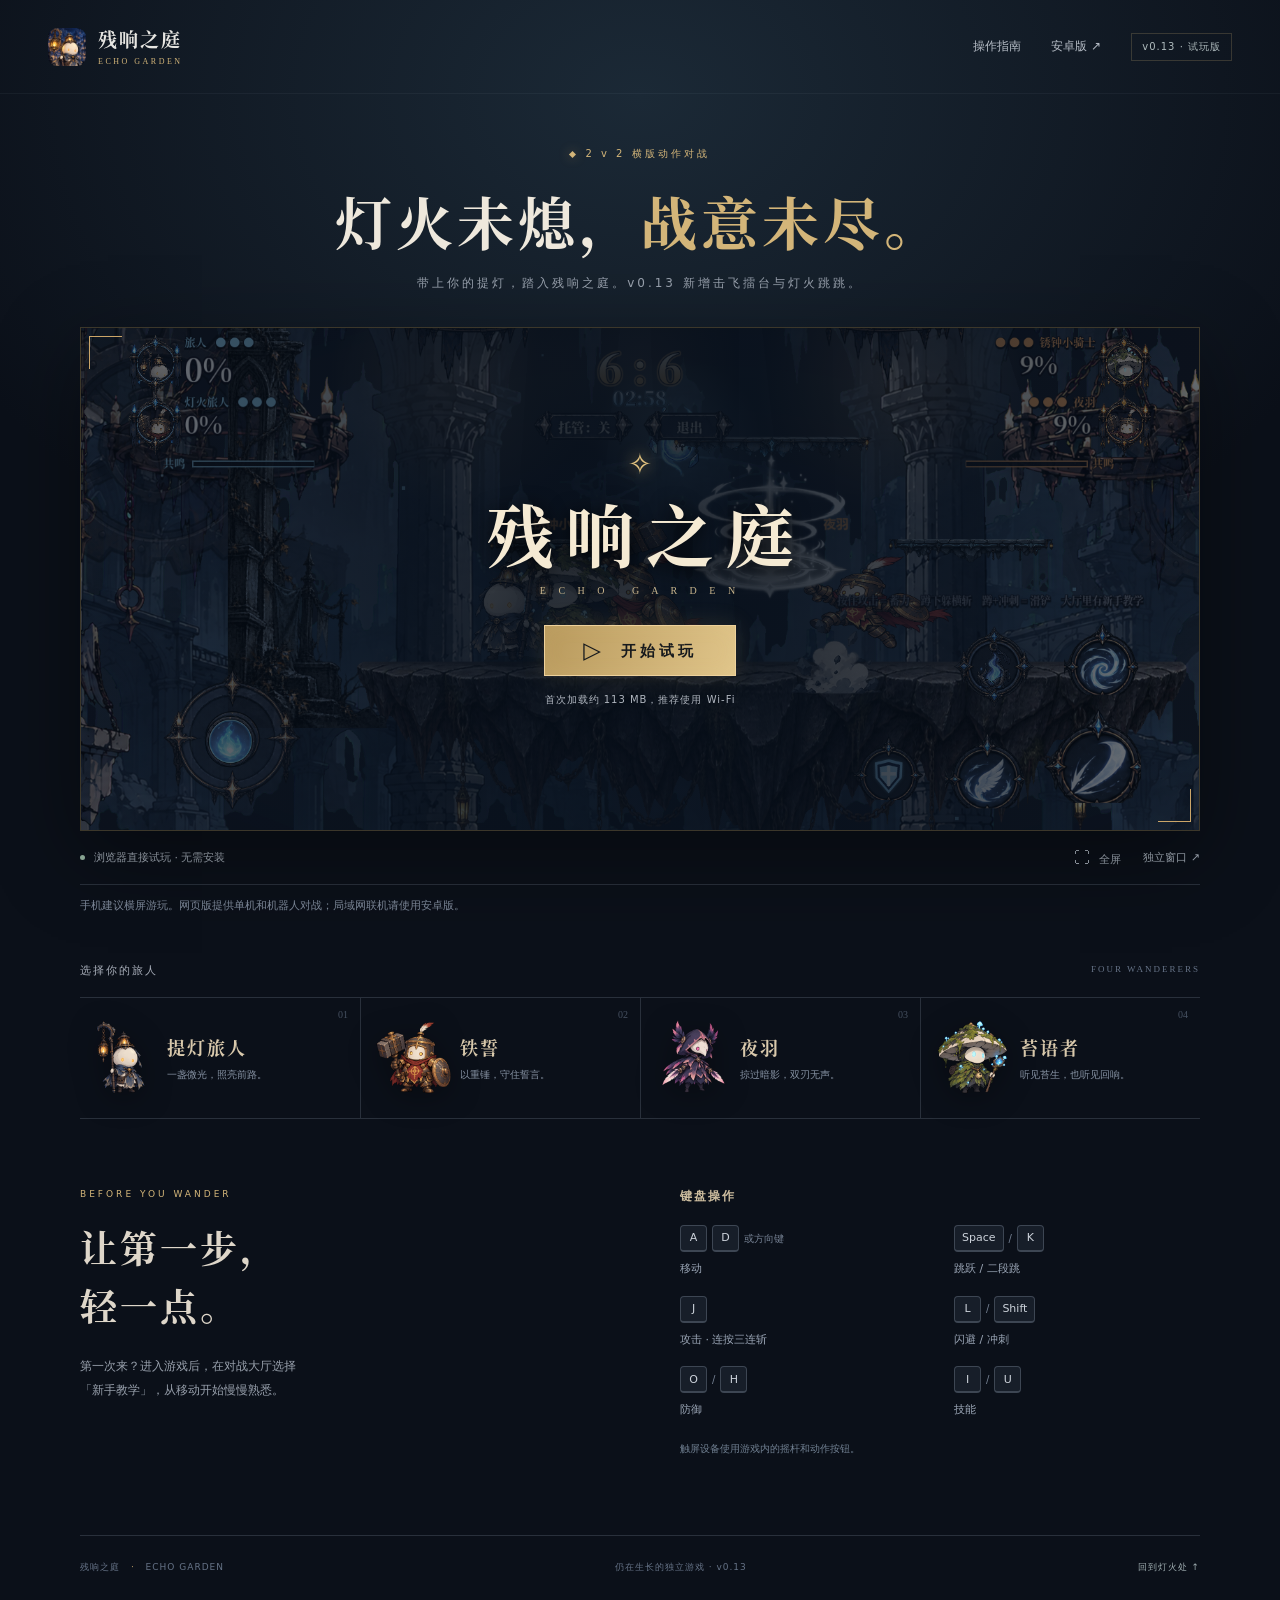
==== commit 2678ef8b: "feat: update web demo and Android download to v0.13" ====
--- a/index.html
+++ b/index.html
@@ -11,19 +11,19 @@
   <title>残响之庭 · ECHO GARDEN</title>
   <link rel="icon" href="assets/icon.png" type="image/png">
   <link rel="stylesheet" href="style.css">
-  <script src="app.js" defer></script>
+  <script src="app.js?v=0.13" defer></script>
 </head>
 <body>
   <a class="skip" href="#play">跳到游戏</a>
   <header class="site-header">
     <a class="brand" href="./" aria-label="残响之庭首页"><img src="assets/icon.png" alt="" width="38" height="38"><span>残响之庭<small>ECHO GARDEN</small></span></a>
-    <nav aria-label="主导航"><a href="#guide">操作指南</a><a href="https://github.com/Aqiao021/canxiang/releases/download/v0.12.2/canxiang_v0.12.2_debug.apk" download>安卓版 <span aria-hidden="true">↗</span></a><span class="version">v0.12.2 · 试玩版</span></nav>
+    <nav aria-label="主导航"><a href="#guide">操作指南</a><a href="https://github.com/Aqiao021/canxiang/releases/download/v0.13/canxiang_v0.13_debug.apk" download>安卓版 <span aria-hidden="true">↗</span></a><span class="version">v0.13 · 试玩版</span></nav>
   </header>
   <main>
     <section class="intro" aria-labelledby="title">
       <p class="eyebrow"><span></span> 2 v 2 横版动作对战</p>
       <h1 id="title">灯火未熄，<em>战意未尽。</em></h1>
-      <p class="intro-copy">带上你的提灯，踏入残响之庭。</p>
+      <p class="intro-copy">带上你的提灯，踏入残响之庭。v0.13 新增击飞擂台与灯火跳跳。</p>
     </section>
     <section class="play-area" id="play" aria-label="游戏试玩">
       <div class="player" id="player">
@@ -33,7 +33,7 @@
           <p class="player-wordmark">残响之庭</p>
           <p class="player-subtitle">E C H O &nbsp; G A R D E N</p>
           <button class="start-button" id="start" type="button"><span aria-hidden="true">▷</span> 开始试玩</button>
-          <p class="load-note" id="load-note">首次加载约 108 MB，推荐使用 Wi-Fi</p>
+          <p class="load-note" id="load-note">首次加载约 113 MB，推荐使用 Wi-Fi</p>
         </div>
         <div class="loading-screen" id="loading-screen" hidden>
           <span class="loading-lantern" aria-hidden="true">✧</span>
@@ -60,7 +60,7 @@
       <div><p class="eyebrow">BEFORE YOU WANDER</p><h2 id="guide-title">让第一步，<br>轻一点。</h2><p>第一次来？进入游戏后，在对战大厅选择<br>「新手教学」，从移动开始慢慢熟悉。</p></div>
       <div class="controls"><h3>键盘操作</h3><dl><div><dt><kbd>A</kbd><kbd>D</kbd> <span>或方向键</span></dt><dd>移动</dd></div><div><dt><kbd>Space</kbd><span> / </span><kbd>K</kbd></dt><dd>跳跃 / 二段跳</dd></div><div><dt><kbd>J</kbd></dt><dd>攻击 · 连按三连斩</dd></div><div><dt><kbd>L</kbd><span> / </span><kbd>Shift</kbd></dt><dd>闪避 / 冲刺</dd></div><div><dt><kbd>O</kbd><span> / </span><kbd>H</kbd></dt><dd>防御</dd></div><div><dt><kbd>I</kbd><span> / </span><kbd>U</kbd></dt><dd>技能</dd></div></dl><p>触屏设备使用游戏内的摇杆和动作按钮。</p></div>
     </section>
-    <footer><span>残响之庭 <span class="footer-dot">·</span> ECHO GARDEN</span><p>仍在生长的独立游戏 · v0.12.2</p><a href="#play">回到灯火处 ↑</a></footer>
+    <footer><span>残响之庭 <span class="footer-dot">·</span> ECHO GARDEN</span><p>仍在生长的独立游戏 · v0.13</p><a href="#play">回到灯火处 ↑</a></footer>
   </main>
 </body>
 </html>
